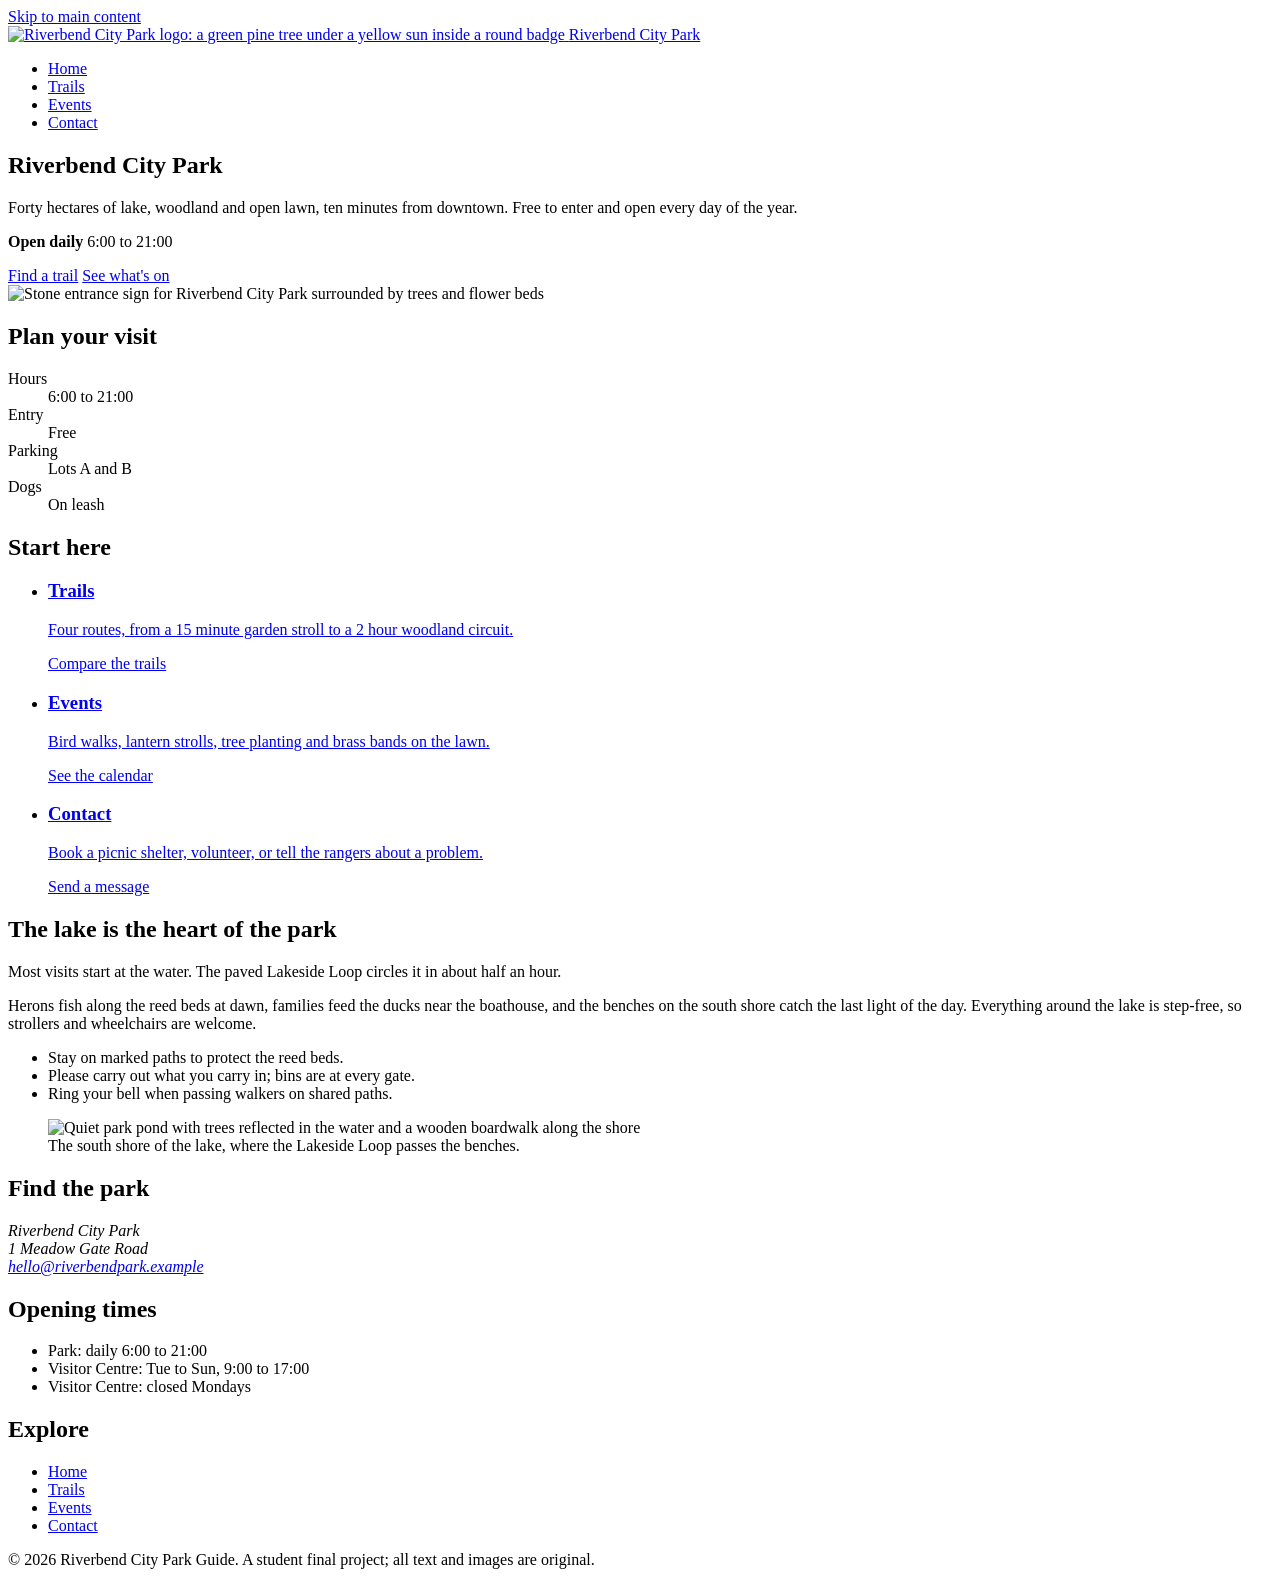
==== index.html @ dbb9f841 "Add files via upload" ====
<!DOCTYPE html>
<html lang="en">
<head>
  <meta charset="UTF-8">
  <meta name="viewport" content="width=device-width, initial-scale=1.0">
  <meta name="description" content="Riverbend City Park Guide: trails, events and visitor information.">
  <title>Home | Riverbend City Park</title>
  <link rel="stylesheet" href="css/style.css">
</head>
<body>
  <a class="skip-link" href="#main">Skip to main content</a>
  <header class="site-header">
    <div class="header-inner">
      <a class="logo" href="index.html">
        <img src="images/logo.png" alt="Riverbend City Park logo: a green pine tree under a yellow sun inside a round badge" width="44" height="44">
        <span>Riverbend City Park</span>
      </a>
      <nav aria-label="Main navigation">
        <ul class="site-nav">
          <li><a href="index.html" aria-current="page">Home</a></li>
          <li><a href="trails.html">Trails</a></li>
          <li><a href="events.html">Events</a></li>
          <li><a href="contact.html">Contact</a></li>
        </ul>
      </nav>
    </div>
  </header>

  <main id="main">
    <section class="hero" aria-label="Welcome">
      <div class="hero-copy">
        <h1>Riverbend City Park</h1>
        <p>Forty hectares of lake, woodland and open lawn, ten minutes from downtown. Free to enter and open every day of the year.</p>
        <p class="trail-sign"><strong>Open daily</strong> 6:00 to 21:00</p>
        <div class="btn-row">
          <a class="btn" href="trails.html">Find a trail</a>
          <a class="btn btn-ghost" href="events.html">See what's on</a>
        </div>
      </div>
      <img src="images/hero.jpg" alt="Stone entrance sign for Riverbend City Park surrounded by trees and flower beds" width="1200" height="720">
    </section>

    <section aria-labelledby="facts-heading">
      <h2 id="facts-heading">Plan your visit</h2>
      <dl class="facts">
        <div><dt>Hours</dt><dd>6:00 to 21:00</dd></div>
        <div><dt>Entry</dt><dd>Free</dd></div>
        <div><dt>Parking</dt><dd>Lots A and B</dd></div>
        <div><dt>Dogs</dt><dd>On leash</dd></div>
      </dl>
    </section>

    <section aria-labelledby="start-heading">
      <h2 id="start-heading">Start here</h2>
      <ul class="ways">
        <li>
          <a class="way" href="trails.html">
            <h3>Trails</h3>
            <p>Four routes, from a 15 minute garden stroll to a 2 hour woodland circuit.</p>
            <span>Compare the trails</span>
          </a>
        </li>
        <li>
          <a class="way" href="events.html">
            <h3>Events</h3>
            <p>Bird walks, lantern strolls, tree planting and brass bands on the lawn.</p>
            <span>See the calendar</span>
          </a>
        </li>
        <li>
          <a class="way" href="contact.html">
            <h3>Contact</h3>
            <p>Book a picnic shelter, volunteer, or tell the rangers about a problem.</p>
            <span>Send a message</span>
          </a>
        </li>
      </ul>
    </section>

    <section aria-labelledby="lake-heading">
      <div class="split">
        <div>
          <h2 id="lake-heading">The lake is the heart of the park</h2>
          <p class="lede">Most visits start at the water. The paved Lakeside Loop circles it in about half an hour.</p>
          <p>Herons fish along the reed beds at dawn, families feed the ducks near the boathouse, and the
          benches on the south shore catch the last light of the day. Everything around the lake is
          step-free, so strollers and wheelchairs are welcome.</p>
          <ul class="tips">
            <li>Stay on marked paths to protect the reed beds.</li>
            <li>Please carry out what you carry in; bins are at every gate.</li>
            <li>Ring your bell when passing walkers on shared paths.</li>
          </ul>
        </div>
        <figure>
          <img src="images/lake.jpg" alt="Quiet park pond with trees reflected in the water and a wooden boardwalk along the shore" width="1200" height="720">
          <figcaption>The south shore of the lake, where the Lakeside Loop passes the benches.</figcaption>
        </figure>
      </div>
    </section>
  </main>

  <footer class="site-footer">
    <div class="footer-inner">
      <section>
        <h2>Find the park</h2>
        <address>
          Riverbend City Park<br>
          1 Meadow Gate Road<br>
          <a href="mailto:hello@riverbendpark.example">hello@riverbendpark.example</a>
        </address>
      </section>
      <section>
        <h2>Opening times</h2>
        <ul>
          <li>Park: daily 6:00 to 21:00</li>
          <li>Visitor Centre: Tue to Sun, 9:00 to 17:00</li>
          <li>Visitor Centre: closed Mondays</li>
        </ul>
      </section>
      <section>
        <h2>Explore</h2>
        <ul>
          <li><a href="index.html">Home</a></li>
          <li><a href="trails.html">Trails</a></li>
          <li><a href="events.html">Events</a></li>
          <li><a href="contact.html">Contact</a></li>
        </ul>
      </section>
      <p>&copy; 2026 Riverbend City Park Guide. A student final project; all text and images are original.</p>
    </div>
  </footer>
</body>
</html>
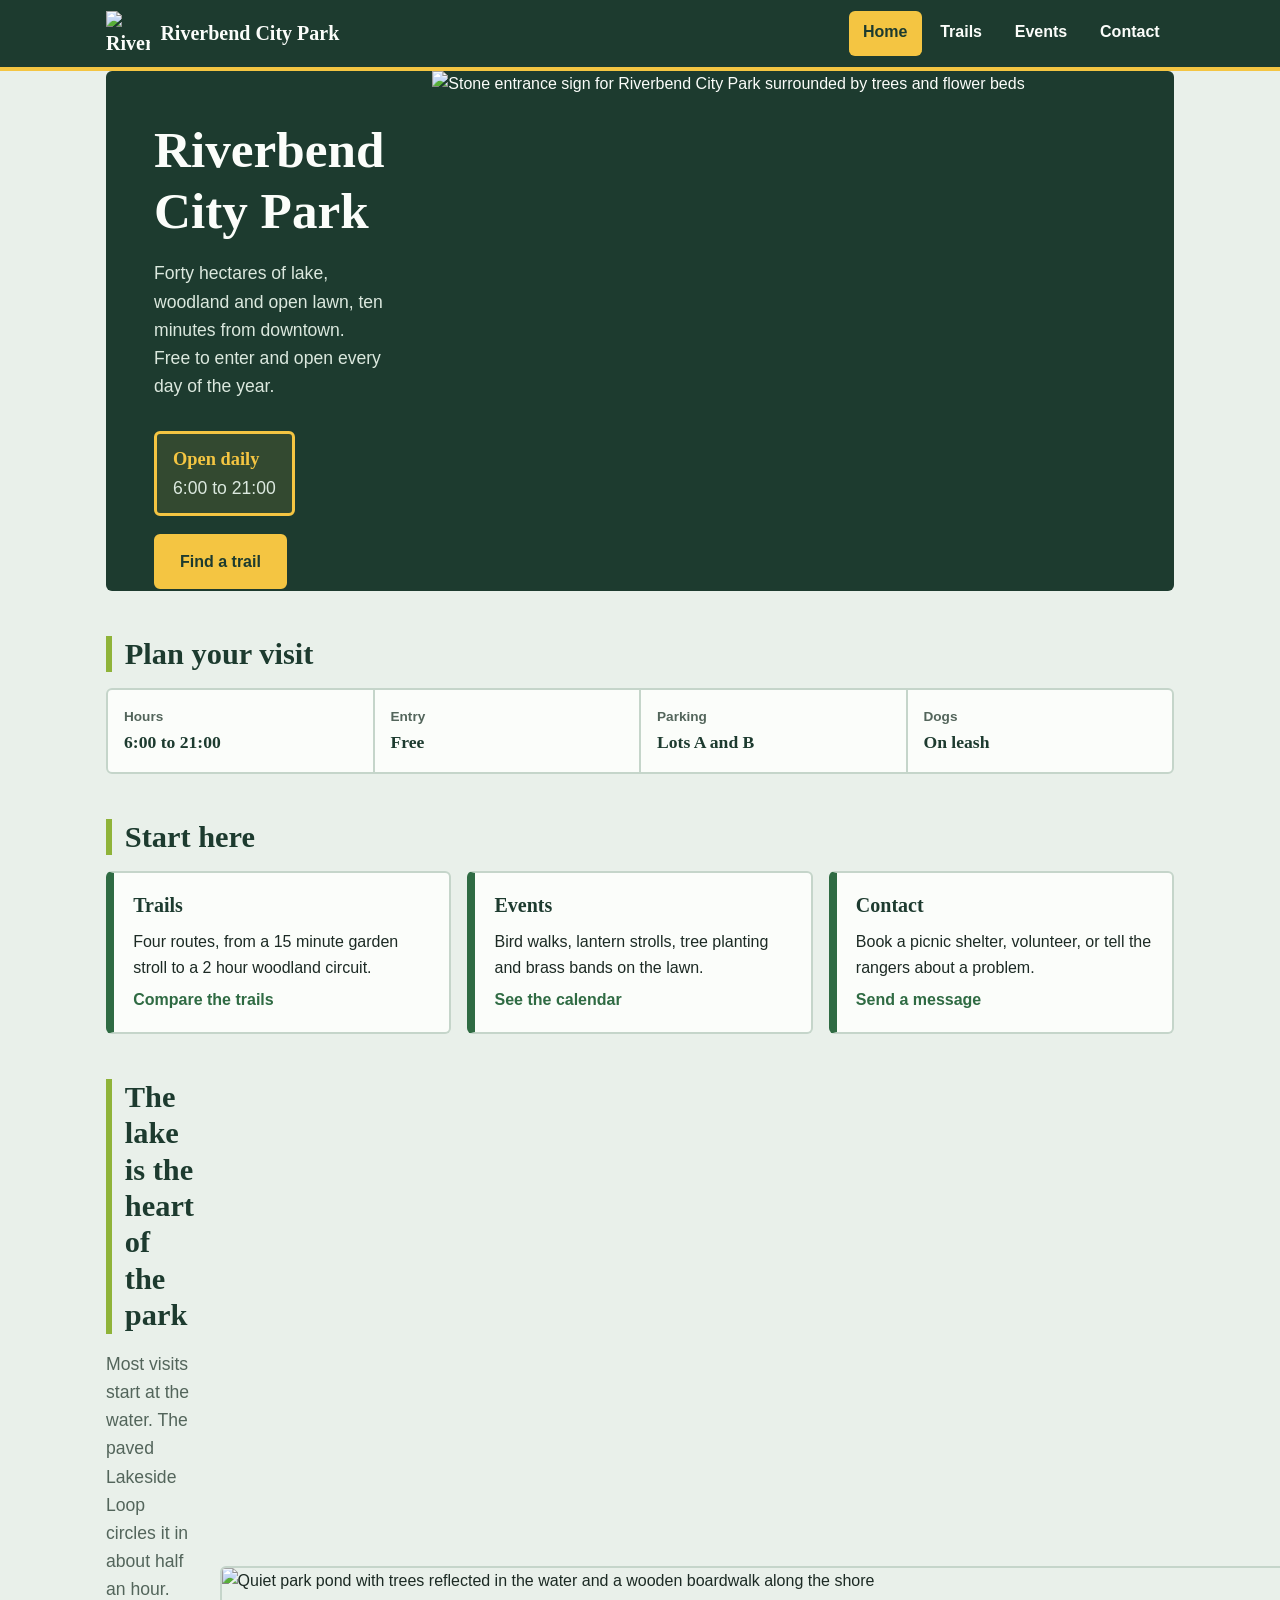
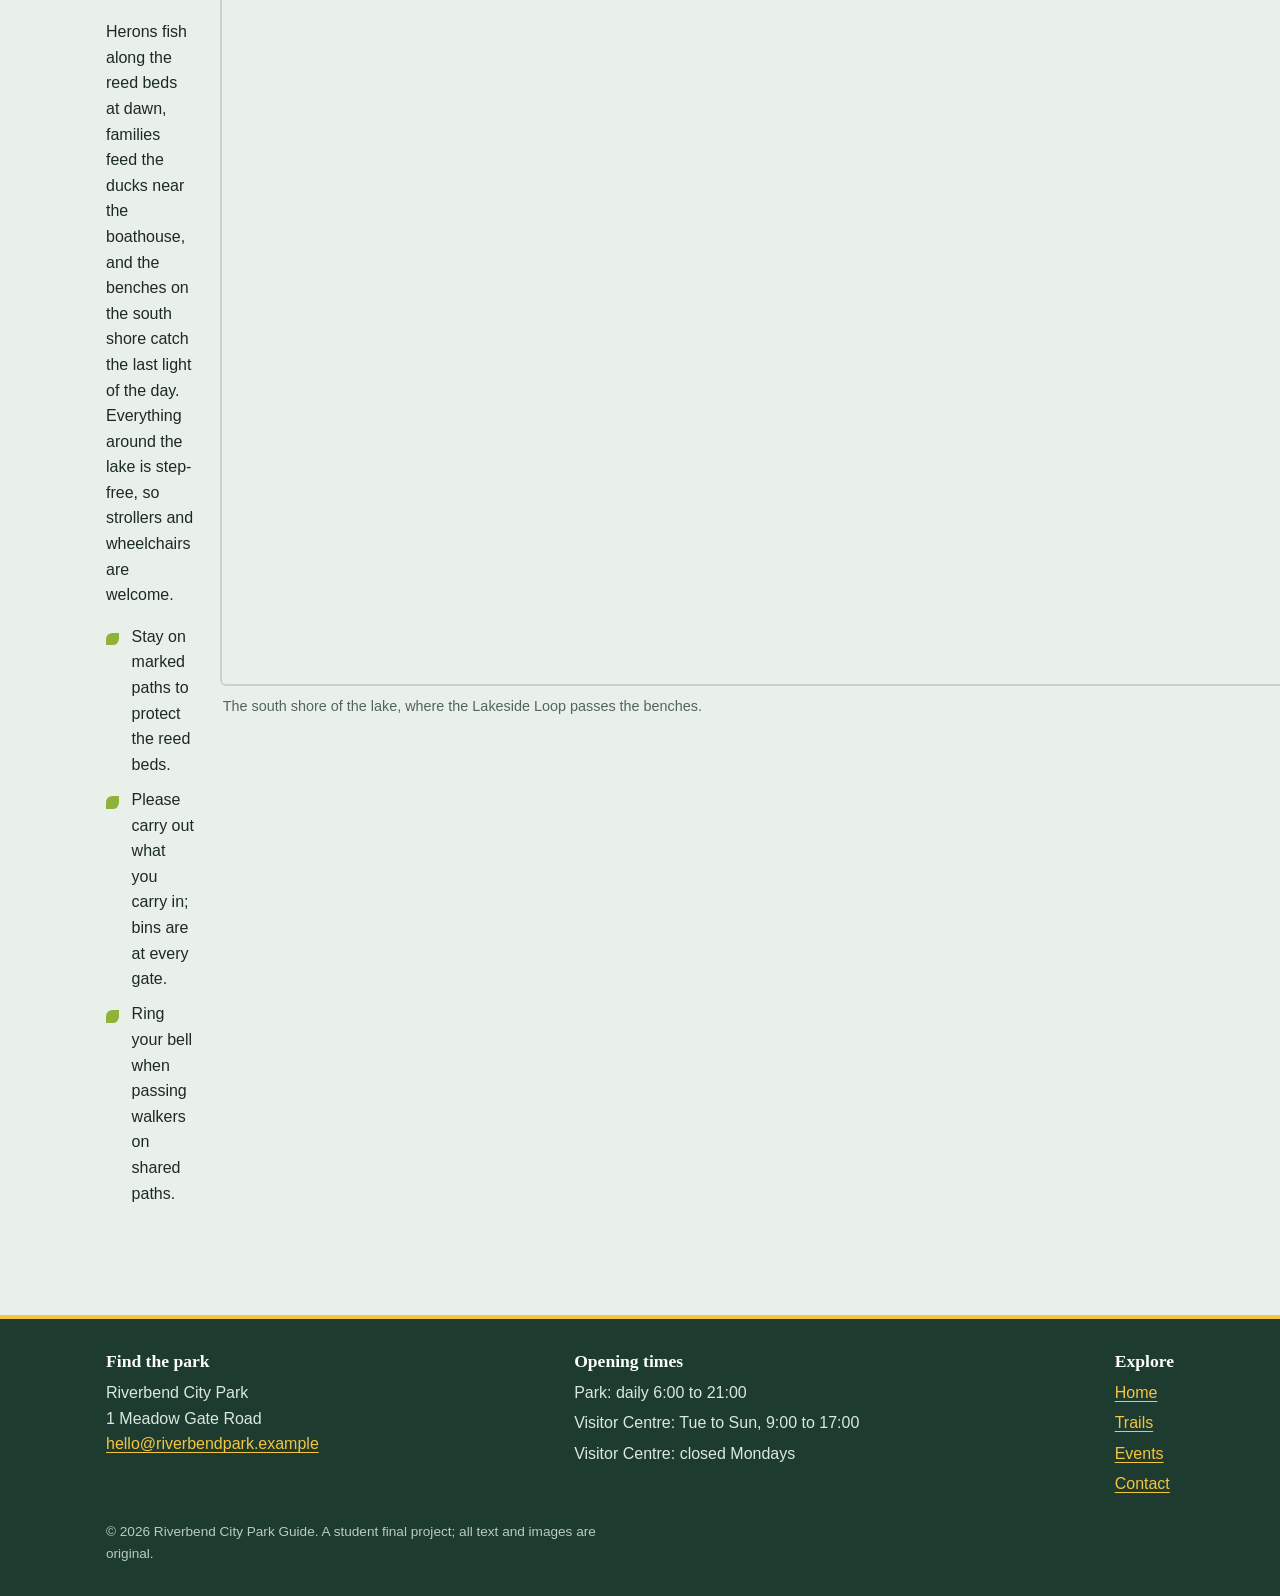
==== commit ac5a2f40: "Add files via upload" ====
--- a/index.html
+++ b/index.html
@@ -5,14 +5,14 @@
   <meta name="viewport" content="width=device-width, initial-scale=1.0">
   <meta name="description" content="Riverbend City Park Guide: trails, events and visitor information.">
   <title>Home | Riverbend City Park</title>
-  <link rel="stylesheet" href="css/style.css">
+  <link rel="stylesheet" href="style.css">
 </head>
 <body>
   <a class="skip-link" href="#main">Skip to main content</a>
   <header class="site-header">
     <div class="header-inner">
       <a class="logo" href="index.html">
-        <img src="images/logo.png" alt="Riverbend City Park logo: a green pine tree under a yellow sun inside a round badge" width="44" height="44">
+        <img src="logo.png" alt="Riverbend City Park logo: a green pine tree under a yellow sun inside a round badge" width="44" height="44">
         <span>Riverbend City Park</span>
       </a>
       <nav aria-label="Main navigation">
@@ -37,7 +37,7 @@
           <a class="btn btn-ghost" href="events.html">See what's on</a>
         </div>
       </div>
-      <img src="images/hero.jpg" alt="Stone entrance sign for Riverbend City Park surrounded by trees and flower beds" width="1200" height="720">
+      <img src="hero.jpg" alt="Stone entrance sign for Riverbend City Park surrounded by trees and flower beds" width="1200" height="720">
     </section>
 
     <section aria-labelledby="facts-heading">
@@ -92,7 +92,7 @@
           </ul>
         </div>
         <figure>
-          <img src="images/lake.jpg" alt="Quiet park pond with trees reflected in the water and a wooden boardwalk along the shore" width="1200" height="720">
+          <img src="lake.jpg" alt="Quiet park pond with trees reflected in the water and a wooden boardwalk along the shore" width="1200" height="720">
           <figcaption>The south shore of the lake, where the Lakeside Loop passes the benches.</figcaption>
         </figure>
       </div>
--- a/style.css
+++ b/style.css
@@ -0,0 +1,189 @@
+/* Riverbend City Park Guide - hand-written CSS, no frameworks */
+:root{
+  --pine:#1d3b2f;
+  --fern:#2f6b43;
+  --leaf:#8fb339;
+  --mist:#e9f0ea;
+  --snow:#fbfdfa;
+  --sun:#f4c542;
+  --bark:#5a4636;
+  --water:#25758a;
+  --ink:#1c2a24;
+  --muted:#53655b;
+  --line:#c5d5ca;
+  --radius:6px;
+  --font-head:Rockwell,'Roboto Slab','Rockwell Nova',Georgia,serif;
+  --font-body:'Segoe UI',Candara,Verdana,sans-serif;
+}
+*,*::before,*::after{box-sizing:border-box;margin:0;padding:0}
+html{scroll-behavior:smooth}
+body{font-family:var(--font-body);color:var(--ink);background:var(--mist);line-height:1.6}
+img{max-width:100%;display:block}
+a{color:var(--fern);text-underline-offset:3px}
+a:hover{color:var(--water);text-decoration-thickness:3px}
+a:focus-visible,button:focus-visible,input:focus-visible,select:focus-visible,textarea:focus-visible{
+  outline:3px solid var(--sun);outline-offset:2px;box-shadow:0 0 0 5px var(--pine)}
+.skip-link{position:absolute;left:-999px;top:0;background:var(--sun);color:var(--pine);
+  padding:.6rem 1rem;font-weight:700;z-index:100}
+.skip-link:focus{left:0}
+
+/* ---------- header and nav (flexbox) ---------- */
+.site-header{background:var(--pine);border-bottom:4px solid var(--sun);position:sticky;top:0;z-index:10}
+.header-inner{max-width:1100px;margin:0 auto;padding:.7rem 1rem;display:flex;flex-wrap:wrap;
+  align-items:center;justify-content:space-between;gap:.6rem}
+.logo{display:flex;align-items:center;gap:.65rem;text-decoration:none;color:var(--snow);
+  font-family:var(--font-head);font-size:1.25rem;font-weight:700}
+.logo:hover{color:var(--sun)}
+.logo img{width:44px;height:44px}
+.site-nav{display:flex;flex-wrap:wrap;gap:.25rem;list-style:none}
+.site-nav a{display:block;padding:.5rem .9rem;color:var(--snow);text-decoration:none;
+  font-weight:600;border-radius:var(--radius);border-bottom:3px solid transparent}
+.site-nav a:hover{background:var(--fern);color:#fff;border-bottom-color:var(--leaf)}
+.site-nav a[aria-current="page"]{background:var(--sun);color:var(--pine);border-bottom-color:var(--sun)}
+
+/* ---------- layout helpers ---------- */
+main{max-width:1100px;margin:0 auto;padding:0 1rem 1rem}
+section{margin:2.8rem 0}
+h1,h2,h3{font-family:var(--font-head);color:var(--pine);line-height:1.2}
+h1{font-size:clamp(2rem,6vw,3.2rem);margin-bottom:.8rem}
+h2{font-size:clamp(1.45rem,3.2vw,1.9rem);margin-bottom:1rem;padding-left:.8rem;border-left:6px solid var(--leaf)}
+h3{font-size:1.25rem;margin-bottom:.4rem}
+p{max-width:68ch}
+p+p{margin-top:.8rem}
+.lede{font-size:1.1rem;color:var(--muted);margin-bottom:1rem}
+.page-intro{margin-top:2.2rem}
+
+/* ---------- buttons ---------- */
+.btn{display:inline-block;background:var(--sun);color:var(--pine);text-decoration:none;font-weight:700;
+  padding:.8rem 1.5rem;border:2px solid var(--sun);border-radius:var(--radius);cursor:pointer;
+  font-size:1rem;font-family:var(--font-body)}
+.btn:hover{background:var(--pine);color:var(--sun);border-color:var(--sun)}
+.btn-ghost{background:transparent;color:var(--snow);border-color:var(--snow)}
+.btn-ghost:hover{background:var(--snow);color:var(--pine);border-color:var(--snow)}
+.btn-row{display:flex;flex-wrap:wrap;gap:.8rem}
+
+/* ---------- hero (grid) ---------- */
+.hero{display:grid;grid-template-columns:1fr;background:var(--pine);color:var(--snow);
+  margin:0 -1rem 2.8rem}
+.hero-copy{padding:2rem 1.2rem 2.2rem;display:flex;flex-direction:column;gap:1.1rem;justify-content:center}
+.hero h1{color:var(--snow);margin:0}
+.hero p{color:#dbe8de;font-size:1.1rem}
+.trail-sign{border:3px solid var(--sun);border-radius:var(--radius);padding:.7rem 1rem;width:fit-content;
+  background:rgba(244,197,66,.1)}
+.trail-sign strong{color:var(--sun);font-family:var(--font-head);font-size:1.15rem;display:block}
+.hero img{width:100%;height:260px;object-fit:cover}
+
+/* ---------- quick facts (grid) ---------- */
+.facts{display:grid;grid-template-columns:repeat(2,1fr);gap:2px;background:var(--line);
+  border:2px solid var(--line);border-radius:var(--radius);overflow:hidden}
+.facts div{background:var(--snow);padding:1rem}
+.facts dt{font-size:.85rem;color:var(--muted);font-weight:600}
+.facts dd{font-family:var(--font-head);font-weight:700;color:var(--pine);font-size:1.1rem}
+
+/* ---------- signpost links ---------- */
+.ways{display:grid;grid-template-columns:1fr;gap:1rem;list-style:none}
+.way{display:flex;flex-direction:column;gap:.4rem;height:100%;background:var(--snow);
+  border:2px solid var(--line);border-left:8px solid var(--fern);border-radius:var(--radius);
+  padding:1.2rem;text-decoration:none;color:var(--ink)}
+.way h3{color:var(--pine)}
+.way span{color:var(--fern);font-weight:700;margin-top:auto}
+.way:hover{background:#fff;border-color:var(--water);border-left-color:var(--sun);color:var(--ink)}
+
+/* ---------- figures / split ---------- */
+.split{display:grid;grid-template-columns:1fr;gap:1.6rem;align-items:center}
+figure{margin:0}
+figure img{border-radius:var(--radius);border:2px solid var(--line)}
+figcaption{font-size:.9rem;color:var(--muted);padding:.55rem .2rem 0}
+.tips{list-style:none;display:flex;flex-direction:column;gap:.6rem;margin-top:1rem}
+.tips li{padding-left:1.6rem;position:relative}
+.tips li::before{content:"";position:absolute;left:0;top:.55em;width:.8rem;height:.8rem;
+  background:var(--leaf);border-radius:50% 0 50% 0}
+
+/* ---------- trails page ---------- */
+.table-wrap{overflow-x:auto;border:2px solid var(--line);border-radius:var(--radius);background:var(--snow)}
+table{border-collapse:collapse;width:100%;min-width:560px}
+caption{text-align:left;padding:.8rem 1rem;font-weight:700;color:var(--muted)}
+th,td{text-align:left;padding:.75rem 1rem;border-top:1px solid var(--line)}
+thead th{background:var(--pine);color:var(--snow);border-top:none}
+tbody th{font-family:var(--font-head);color:var(--pine)}
+tbody tr:hover{background:var(--mist)}
+.stack{display:flex;flex-direction:column;gap:1.5rem}
+.trail{display:grid;grid-template-columns:1fr;background:var(--snow);border:2px solid var(--line);
+  border-radius:var(--radius);overflow:hidden}
+.trail img{width:100%;height:210px;object-fit:cover}
+.trail-body{padding:1.2rem}
+.meta{list-style:none;display:flex;flex-wrap:wrap;gap:.5rem;margin:.8rem 0}
+.meta li{background:var(--mist);border:1px solid var(--line);border-radius:999px;padding:.2rem .8rem;
+  font-size:.88rem;font-weight:600;color:var(--pine)}
+
+/* ---------- events page ---------- */
+.event-list{list-style:none;display:flex;flex-direction:column;gap:1.2rem}
+.event{display:grid;grid-template-columns:78px 1fr;gap:1rem;background:var(--snow);
+  border:2px solid var(--line);border-radius:var(--radius);padding:1rem}
+.event img{grid-column:1/-1;width:100%;height:170px;object-fit:cover;border-radius:var(--radius)}
+.date-badge{display:flex;flex-direction:column;align-items:center;justify-content:center;
+  background:var(--pine);color:var(--snow);border-radius:var(--radius);height:84px;
+  border-bottom:5px solid var(--sun);text-align:center}
+.date-badge .mon{font-size:.85rem;font-weight:700;color:var(--sun)}
+.date-badge .day{font-family:var(--font-head);font-size:1.8rem;font-weight:700;line-height:1}
+.event .when{font-weight:700;color:var(--fern)}
+audio{width:100%;margin-top:.8rem}
+
+/* ---------- contact page ---------- */
+.contact-wrap{display:grid;grid-template-columns:1fr;gap:1.6rem;align-items:start}
+.contact-form{display:flex;flex-direction:column;gap:1.1rem;background:var(--snow);
+  border:2px solid var(--line);border-radius:var(--radius);padding:1.4rem}
+.field{display:flex;flex-direction:column;gap:.35rem}
+.field label{font-weight:700;color:var(--pine)}
+.field input,.field select,.field textarea{font:inherit;padding:.75rem .9rem;border:2px solid var(--line);
+  border-radius:var(--radius);background:#fff;color:var(--ink);width:100%}
+.field input:hover,.field select:hover,.field textarea:hover{border-color:var(--fern)}
+.field input:focus,.field select:focus,.field textarea:focus{border-color:var(--water);
+  outline:3px solid var(--sun);outline-offset:1px;box-shadow:none}
+.field textarea{min-height:140px;resize:vertical}
+.form-note{font-size:.88rem;color:var(--muted)}
+.contact-info{background:var(--pine);color:var(--snow);border-radius:var(--radius);padding:1.4rem}
+.contact-info h2{color:var(--snow);border-left-color:var(--sun)}
+.contact-info ul{list-style:none;display:flex;flex-direction:column;gap:.7rem}
+.contact-info a{color:var(--sun)}
+.contact-info a:hover{color:#fff}
+
+/* ---------- footer (flexbox) ---------- */
+.site-footer{background:var(--pine);color:#dbe8de;margin-top:3rem;border-top:4px solid var(--sun)}
+.footer-inner{max-width:1100px;margin:0 auto;padding:2rem 1rem;display:flex;flex-wrap:wrap;
+  gap:1.5rem 2.5rem;justify-content:space-between;align-items:flex-start}
+.site-footer section{margin:0}
+.site-footer h2{color:var(--snow);font-size:1.1rem;border:none;padding:0;margin-bottom:.5rem}
+.site-footer ul{list-style:none;display:flex;flex-direction:column;gap:.3rem}
+.site-footer a{color:var(--sun)}
+.site-footer a:hover{color:#fff}
+.footer-inner p{font-size:.85rem;flex-basis:100%;color:#b9cbbf}
+address{font-style:normal}
+
+/* ---------- tablet breakpoint ---------- */
+@media (min-width:640px){
+  .facts{grid-template-columns:repeat(4,1fr)}
+  .ways{grid-template-columns:repeat(3,1fr)}
+  .split{grid-template-columns:1fr 1fr}
+  .trail{grid-template-columns:260px 1fr}
+  .trail img{height:100%;min-height:210px}
+  .event{grid-template-columns:84px 1fr 220px;align-items:center}
+  .event img{grid-column:auto;height:140px}
+  .contact-wrap{grid-template-columns:1.4fr 1fr}
+}
+
+/* ---------- desktop breakpoint ---------- */
+@media (min-width:1000px){
+  .hero{grid-template-columns:5fr 6fr;min-height:520px;margin:0 0 2.8rem;border-radius:var(--radius);overflow:hidden}
+  .hero-copy{padding:3rem 3rem}
+  .hero img{height:100%}
+  .trail{grid-template-columns:340px 1fr}
+  .event{grid-template-columns:96px 1fr 280px}
+  .event img{height:160px}
+}
+
+@media (prefers-reduced-motion:reduce){html{scroll-behavior:auto}}
+
+/* ---------- small utilities ---------- */
+.wide-img{max-height:280px;width:100%;object-fit:cover;margin-top:1rem}
+.mt{margin-top:1.2rem}
